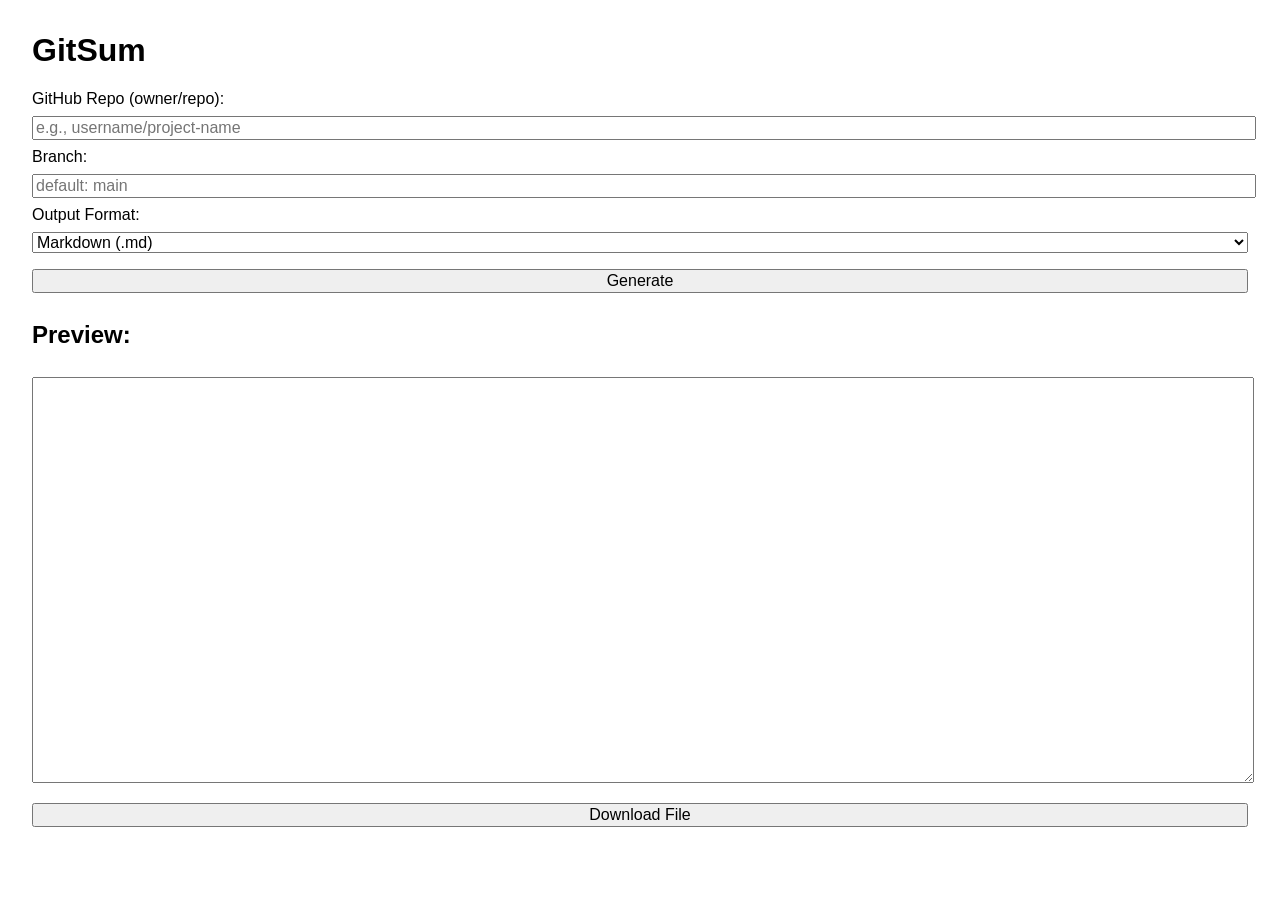
==== index.html @ 6a66e07a "Update title and buttons - Added JSON and TXT exports - Rename commit_summary.html to index.html" ====
<!DOCTYPE html>
<html lang="en">
<head>
<meta charset="UTF-8">
<title>GitSum</title>
<style>
  body { font-family: Arial, sans-serif; margin: 2rem; }
  input, button, textarea, select {
    font-size: 1rem;
    margin: 0.5rem 0;
    width: 100%;
  }
  textarea {
    height: 400px;
    white-space: pre;
  }
</style>
</head>
<body>

<h1>GitSum</h1>

<label for="repo">GitHub Repo (owner/repo):</label>
<input type="text" id="repo" placeholder="e.g., username/project-name">

<label for="branch">Branch:</label>
<input type="text" id="branch" placeholder="default: main">

<label for="format">Output Format:</label>
<select id="format">
  <option value="md">Markdown (.md)</option>
  <option value="json">JSON (.json)</option>
  <option value="txt">Text (.txt)</option>
</select>

<button id="generate">Generate</button>

<h2>Preview:</h2>
<textarea id="output" readonly></textarea>

<button id="download">Download File</button>

<script>
async function fetchCommits(ownerRepo, branch, page=1, perPage=100) {
    const url = `https://api.github.com/repos/${ownerRepo}/commits?sha=${branch}&per_page=${perPage}&page=${page}`;
    const res = await fetch(url);
    if (res.status === 403) {
        throw new Error("Rate limit exceeded. Try again later.");
    }
    if (!res.ok) return [];
    return await res.json();
}

async function fetchAllCommits(ownerRepo, branch) {
    let allCommits = [];
    let page = 1;
    while (true) {
        document.getElementById("output").value =
            `Fetching page ${page}... (${allCommits.length} commits so far)`;
        const commits = await fetchCommits(ownerRepo, branch, page);
        if (commits.length === 0) break;
        allCommits = allCommits.concat(commits);
        if (commits.length < 100) break;
        page++;
    }
    return allCommits;
}

function normalizeCommits(commits) {
    return commits.map(c => ({
        date: c.commit.author.date.slice(0,10),
        sha: c.sha.slice(0,7),
        author: c.commit.author.name,
        message: c.commit.message.split("\n")[0],
        url: c.html_url
    }));
}

function toMarkdown(data) {
    let md = "";
    for (const c of data) {
        md += `## ${c.date}
- **${c.message}**
- Author: ${c.author}
- SHA: \`${c.sha}\`
- URL: ${c.url}

`;
    }
    return md;
}

function toJSON(data) {
    return JSON.stringify(data, null, 2);
}

function toTXT(data) {
    let txt = "";
    for (const c of data) {
        txt += `${c.date} | ${c.message}
Author: ${c.author}
SHA: ${c.sha}
URL: ${c.url}
------------------------------

`;
    }
    return txt;
}

document.getElementById("generate").addEventListener("click", async () => {
    const repo = document.getElementById("repo").value.trim();
    const branch = document.getElementById("branch").value.trim() || "main";
    const format = document.getElementById("format").value;

    if (!repo) {
        alert("Please enter a GitHub repo.");
        return;
    }

    document.getElementById("output").value = "Fetching commits...";

    try {
        const commits = await fetchAllCommits(repo, branch);
        const normalized = normalizeCommits(commits);

        normalized.sort((a, b) => new Date(b.date) - new Date(a.date));

        let output = "";

        if (format === "json") output = toJSON(normalized);
        if (format === "md") output = toMarkdown(normalized);
        if (format === "txt") output = toTXT(normalized);

        document.getElementById("output").value =
            output || "No commits found.";

    } catch (err) {
        document.getElementById("output").value = "Error: " + err.message;
    }
});

document.getElementById("download").addEventListener("click", () => {
    const text = document.getElementById("output").value;
    const format = document.getElementById("format").value;
    const repo = document.getElementById("repo").value.trim() || "commits";

    if (!text) return;

    let extension = format;
    let mime = "text/plain";

    if (format === "md") mime = "text/markdown";
    if (format === "json") mime = "application/json";

    const blob = new Blob([text], { type: mime });
    const url = URL.createObjectURL(blob);

    const a = document.createElement("a");
    a.href = url;
    a.download = `${repo.replace("/", "_")}_COMMITS.${extension}`;
    a.click();

    URL.revokeObjectURL(url);
});
</script>

</body>
</html>
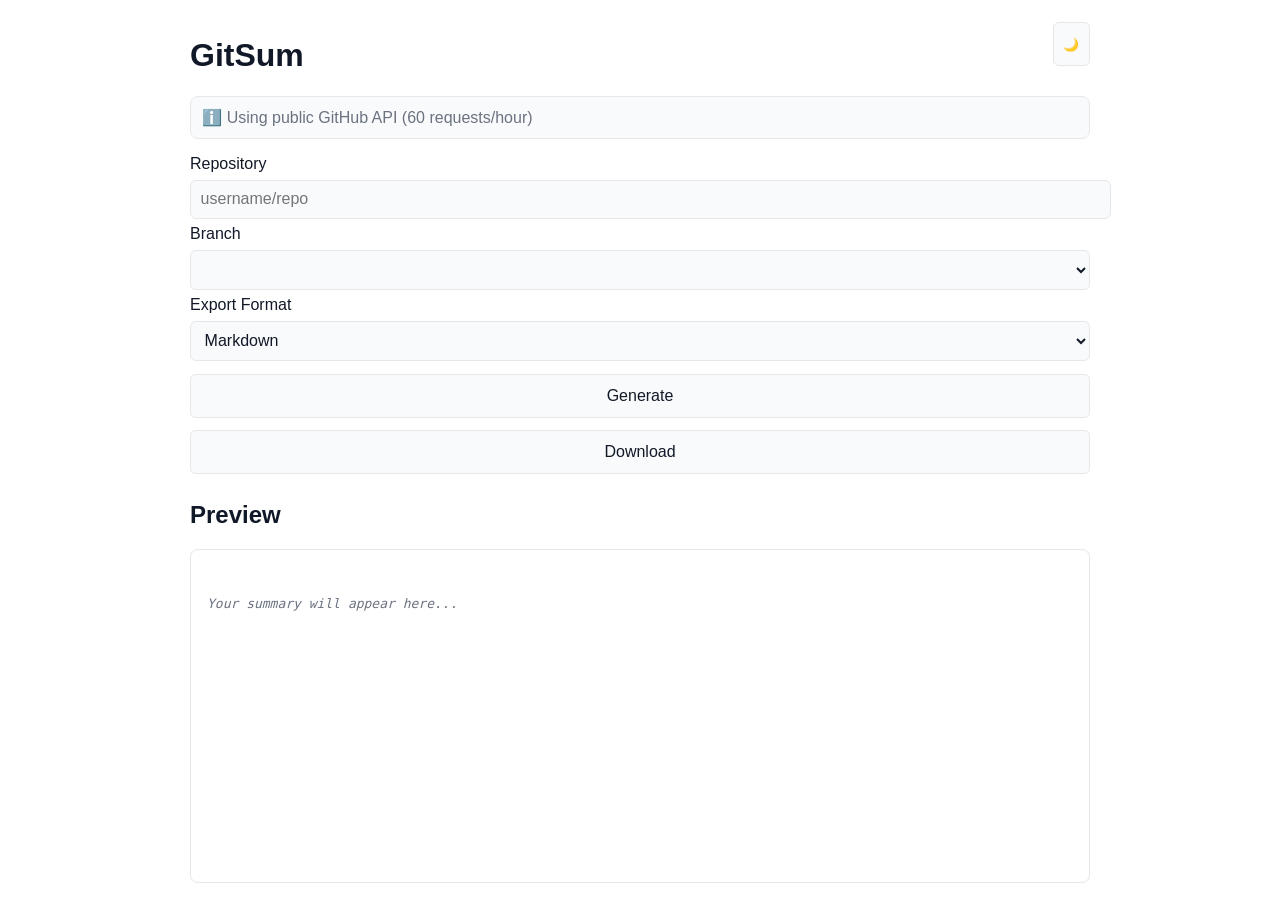
==== commit 0aa1bf29: "Update index.html - UI, UX, Responsive, Accessibility improvements This includes: - Modern UI + ale" ====
--- a/index.html
+++ b/index.html
@@ -1,168 +1,302 @@
 <!DOCTYPE html>
-<html lang="en">
+<html lang="en" data-theme="light">
 <head>
 <meta charset="UTF-8">
+<meta name="viewport" content="width=device-width, initial-scale=1.0">
+
 <title>GitSum</title>
+
 <style>
-  body { font-family: Arial, sans-serif; margin: 2rem; }
-  input, button, textarea, select {
-    font-size: 1rem;
-    margin: 0.5rem 0;
-    width: 100%;
-  }
-  textarea {
-    height: 400px;
-    white-space: pre;
-  }
+:root {
+  --bg: #ffffff;
+  --text: #111827;
+  --muted: #6b7280;
+  --card: #f9fafb;
+  --border: #e5e7eb;
+}
+
+[data-theme="dark"] {
+  --bg: #111827;
+  --text: #f9fafb;
+  --muted: #9ca3af;
+  --card: #1f2933;
+  --border: #374151;
+}
+
+body {
+  font-family: Arial, sans-serif;
+  background: var(--bg);
+  color: var(--text);
+  margin: 0;
+}
+
+.container {
+  max-width: 900px;
+  margin: auto;
+  padding: 1rem;
+}
+
+/* Skip link */
+.skip-link {
+  position: absolute;
+  top: -40px;
+  left: 0;
+  background: black;
+  color: white;
+  padding: 0.5rem;
+}
+.skip-link:focus {
+  top: 0;
+}
+
+input, select, button {
+  width: 100%;
+  padding: 0.6rem;
+  margin: 0.4rem 0;
+  border-radius: 6px;
+  border: 1px solid var(--border);
+  background: var(--card);
+  color: var(--text);
+  font-size: 1rem;
+}
+
+/* Focus accessibility */
+button:focus, input:focus, select:focus {
+  outline: 2px solid #3b82f6;
+  outline-offset: 2px;
+}
+
+button {
+  cursor: pointer;
+  min-height: 44px;
+  transition: transform 0.1s ease, opacity 0.2s ease;
+}
+
+button:active {
+  transform: scale(0.97);
+}
+
+/* Toggle button */
+.toggle {
+  width: auto;
+  font-size: 0.8rem;
+  padding: 0.3rem 0.6rem;
+  float: right;
+}
+
+/* Alert */
+.alert {
+  display: flex;
+  align-items: center;
+  gap: 0.5rem;
+  padding: 0.7rem;
+  border-radius: 8px;
+  margin-bottom: 1rem;
+  border: 1px solid var(--border);
+  background: var(--card);
+  color: var(--muted);
+  transition: all 0.2s ease;
+}
+
+.alert.warning {
+  border-color: #facc15;
+  background: rgba(250, 204, 21, 0.1);
+  color: #f59e0b;
+  box-shadow: 0 0 12px rgba(250, 204, 21, 0.25);
+}
+
+.alert.danger {
+  border-color: #f87171;
+  background: rgba(248, 113, 113, 0.1);
+  color: #ef4444;
+  box-shadow: 0 0 14px rgba(248, 113, 113, 0.3);
+}
+
+/* Output panel */
+.output-panel {
+  min-height: 300px;
+  padding: 1rem;
+  border-radius: 8px;
+  border: 1px solid var(--border);
+  background: var(--bg);
+  font-family: monospace;
+  white-space: pre-wrap;
+  overflow-y: auto;
+}
+
+.placeholder {
+  color: var(--muted);
+  font-style: italic;
+}
+
+/* Animation */
+.fade-in {
+  animation: fadeIn 0.3s ease-in-out;
+}
+@keyframes fadeIn {
+  from { opacity: 0; transform: translateY(5px); }
+  to { opacity: 1; transform: translateY(0); }
+}
+
+/* Mobile */
+@media (max-width: 600px) {
+  h1 { font-size: 1.5rem; }
+}
 </style>
 </head>
+
 <body>
 
+<a href="#output" class="skip-link">Skip to output</a>
+
+<div class="container">
+
+<button class="toggle" id="themeToggle">🌙</button>
+
 <h1>GitSum</h1>
 
-<label for="repo">GitHub Repo (owner/repo):</label>
-<input type="text" id="repo" placeholder="e.g., username/project-name">
-
-<label for="branch">Branch:</label>
-<input type="text" id="branch" placeholder="default: main">
-
-<label for="format">Output Format:</label>
+<div id="rateLimitBox" class="alert info">
+  ℹ️ Using public GitHub API (60 requests/hour)
+</div>
+
+<label for="repo">Repository</label>
+<input id="repo" placeholder="username/repo" aria-label="GitHub repository">
+
+<label for="branch">Branch</label>
+<select id="branch" aria-label="Select branch"></select>
+
+<label for="format">Export Format</label>
 <select id="format">
-  <option value="md">Markdown (.md)</option>
-  <option value="json">JSON (.json)</option>
-  <option value="txt">Text (.txt)</option>
+  <option value="md">Markdown</option>
+  <option value="json">JSON</option>
+  <option value="txt">Text</option>
 </select>
 
 <button id="generate">Generate</button>
-
-<h2>Preview:</h2>
-<textarea id="output" readonly></textarea>
-
-<button id="download">Download File</button>
+<button id="download">Download</button>
+
+<h2>Preview</h2>
+<div id="output" class="output-panel" aria-live="polite">
+  <div class="placeholder">Your summary will appear here...</div>
+</div>
+
+</div>
 
 <script>
-async function fetchCommits(ownerRepo, branch, page=1, perPage=100) {
-    const url = `https://api.github.com/repos/${ownerRepo}/commits?sha=${branch}&per_page=${perPage}&page=${page}`;
-    const res = await fetch(url);
-    if (res.status === 403) {
-        throw new Error("Rate limit exceeded. Try again later.");
+// Theme toggle
+const toggle = document.getElementById("themeToggle");
+toggle.onclick = () => {
+  const html = document.documentElement;
+  const dark = html.getAttribute("data-theme") === "dark";
+  html.setAttribute("data-theme", dark ? "light" : "dark");
+};
+
+// Enter key support
+document.getElementById("repo").addEventListener("keypress", e => {
+  if (e.key === "Enter") document.getElementById("generate").click();
+});
+
+const outputEl = document.getElementById("output");
+
+async function fetchJSON(url) {
+  const res = await fetch(url);
+  updateRateLimit(res);
+  if (!res.ok) throw new Error("API error");
+  return res.json();
+}
+
+async function loadBranches(repo) {
+  const data = await fetchJSON(`https://api.github.com/repos/${repo}/branches`);
+  const select = document.getElementById("branch");
+  select.innerHTML = "";
+  data.forEach(b => {
+    const opt = document.createElement("option");
+    opt.value = b.name;
+    opt.textContent = b.name;
+    select.appendChild(opt);
+  });
+}
+
+async function fetchCommits(repo, branch, page=1) {
+  return fetchJSON(`https://api.github.com/repos/${repo}/commits?sha=${branch}&per_page=100&page=${page}`);
+}
+
+async function getAllCommits(repo, branch) {
+  let all = [], page = 1;
+  while (true) {
+    const data = await fetchCommits(repo, branch, page);
+    if (!data.length) break;
+    all = all.concat(data);
+    page++;
+  }
+  return all;
+}
+
+function format(commits, type) {
+  commits.sort((a,b)=>new Date(b.commit.author.date)-new Date(a.commit.author.date));
+  if (type === "json") return JSON.stringify(commits, null, 2);
+
+  let out = "";
+  for (const c of commits) {
+    const date = c.commit.author.date.slice(0,10);
+    const msg = c.commit.message.split("\n")[0];
+    const sha = c.sha.slice(0,7);
+    const url = c.html_url;
+    const author = c.commit.author.name;
+
+    if (type === "md") {
+      out += `## ${date}\n- **${msg}**\n- ${author}\n- \`${sha}\`\n- ${url}\n\n`;
+    } else {
+      out += `${date} | ${msg} | ${author}\n`;
     }
-    if (!res.ok) return [];
-    return await res.json();
-}
-
-async function fetchAllCommits(ownerRepo, branch) {
-    let allCommits = [];
-    let page = 1;
-    while (true) {
-        document.getElementById("output").value =
-            `Fetching page ${page}... (${allCommits.length} commits so far)`;
-        const commits = await fetchCommits(ownerRepo, branch, page);
-        if (commits.length === 0) break;
-        allCommits = allCommits.concat(commits);
-        if (commits.length < 100) break;
-        page++;
-    }
-    return allCommits;
-}
-
-function normalizeCommits(commits) {
-    return commits.map(c => ({
-        date: c.commit.author.date.slice(0,10),
-        sha: c.sha.slice(0,7),
-        author: c.commit.author.name,
-        message: c.commit.message.split("\n")[0],
-        url: c.html_url
-    }));
-}
-
-function toMarkdown(data) {
-    let md = "";
-    for (const c of data) {
-        md += `## ${c.date}
-- **${c.message}**
-- Author: ${c.author}
-- SHA: \`${c.sha}\`
-- URL: ${c.url}
-
-`;
-    }
-    return md;
-}
-
-function toJSON(data) {
-    return JSON.stringify(data, null, 2);
-}
-
-function toTXT(data) {
-    let txt = "";
-    for (const c of data) {
-        txt += `${c.date} | ${c.message}
-Author: ${c.author}
-SHA: ${c.sha}
-URL: ${c.url}
-------------------------------
-
-`;
-    }
-    return txt;
-}
-
-document.getElementById("generate").addEventListener("click", async () => {
-    const repo = document.getElementById("repo").value.trim();
-    const branch = document.getElementById("branch").value.trim() || "main";
-    const format = document.getElementById("format").value;
-
-    if (!repo) {
-        alert("Please enter a GitHub repo.");
-        return;
-    }
-
-    document.getElementById("output").value = "Fetching commits...";
-
-    try {
-        const commits = await fetchAllCommits(repo, branch);
-        const normalized = normalizeCommits(commits);
-
-        normalized.sort((a, b) => new Date(b.date) - new Date(a.date));
-
-        let output = "";
-
-        if (format === "json") output = toJSON(normalized);
-        if (format === "md") output = toMarkdown(normalized);
-        if (format === "txt") output = toTXT(normalized);
-
-        document.getElementById("output").value =
-            output || "No commits found.";
-
-    } catch (err) {
-        document.getElementById("output").value = "Error: " + err.message;
-    }
-});
-
-document.getElementById("download").addEventListener("click", () => {
-    const text = document.getElementById("output").value;
-    const format = document.getElementById("format").value;
-    const repo = document.getElementById("repo").value.trim() || "commits";
-
-    if (!text) return;
-
-    let extension = format;
-    let mime = "text/plain";
-
-    if (format === "md") mime = "text/markdown";
-    if (format === "json") mime = "application/json";
-
-    const blob = new Blob([text], { type: mime });
-    const url = URL.createObjectURL(blob);
-
-    const a = document.createElement("a");
-    a.href = url;
-    a.download = `${repo.replace("/", "_")}_COMMITS.${extension}`;
-    a.click();
-
-    URL.revokeObjectURL(url);
-});
+  }
+  return out;
+}
+
+document.getElementById("generate").onclick = async () => {
+  const repo = repoInput.value.trim();
+  const branch = branchSelect.value;
+  const formatType = document.getElementById("format").value;
+
+  outputEl.innerHTML = `<div class="placeholder fade-in">⏳ Fetching...</div>`;
+
+  try {
+    await loadBranches(repo);
+    const commits = await getAllCommits(repo, branch);
+    const result = format(commits, formatType);
+    outputEl.innerHTML = `<pre class="fade-in">${result}</pre>`;
+  } catch (err) {
+    outputEl.innerHTML = `<div class="placeholder fade-in">❌ ${err.message}</div>`;
+  }
+};
+
+document.getElementById("download").onclick = () => {
+  const text = outputEl.innerText;
+  const type = document.getElementById("format").value;
+  const blob = new Blob([text]);
+  const a = document.createElement("a");
+  a.href = URL.createObjectURL(blob);
+  a.download = `COMMITS.${type}`;
+  a.click();
+};
+
+function updateRateLimit(res) {
+  const box = document.getElementById("rateLimitBox");
+  const r = parseInt(res.headers.get("X-RateLimit-Remaining"));
+  const limit = res.headers.get("X-RateLimit-Limit");
+
+  box.classList.remove("warning","danger");
+
+  if (r <= 0) {
+    box.classList.add("danger");
+    box.innerHTML = `🚫 Rate limit exceeded (${limit}/hour)`;
+  } else if (r <= 5) {
+    box.classList.add("warning");
+    box.innerHTML = `⚠️ Low quota: ${r}/${limit}`;
+  } else {
+    box.innerHTML = `ℹ️ ${r}/${limit} requests remaining`;
+  }
+}
 </script>
 
 </body>
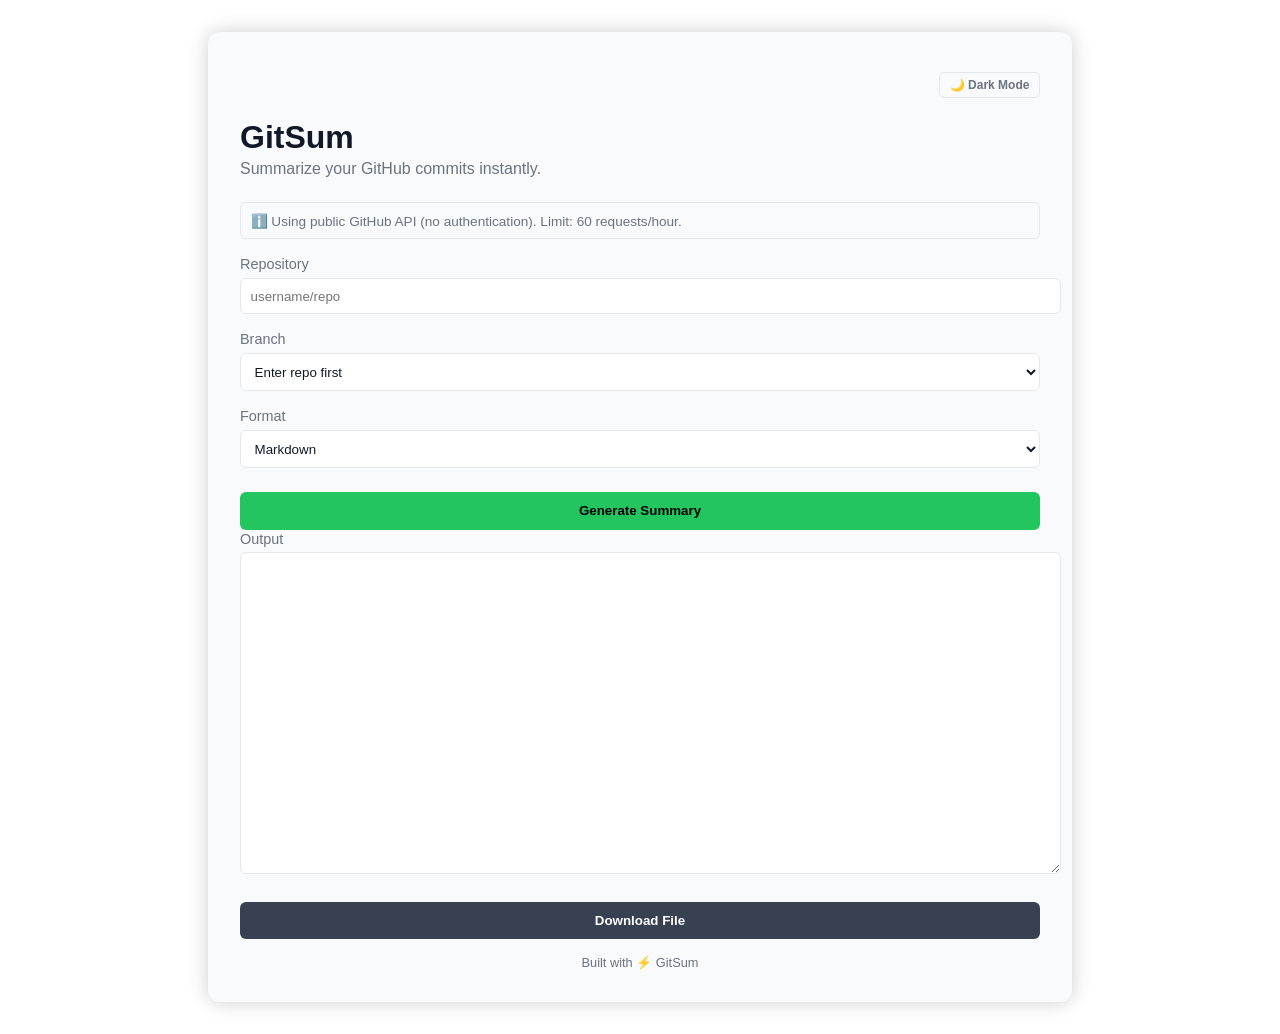
==== commit 569c3357: "Merge pull request #4 from mksalada/dev [dev] GitSum UI/UX & Feature Upgrade" ====
--- a/index.html
+++ b/index.html
@@ -1,302 +1,385 @@
 <!DOCTYPE html>
-<html lang="en" data-theme="light">
+<html lang="en">
 <head>
 <meta charset="UTF-8">
-<meta name="viewport" content="width=device-width, initial-scale=1.0">
-
 <title>GitSum</title>
 
 <style>
 :root {
   --bg: #ffffff;
+  --card: #f9fafb;
   --text: #111827;
   --muted: #6b7280;
-  --card: #f9fafb;
+  --accent: #22c55e;
   --border: #e5e7eb;
 }
 
-[data-theme="dark"] {
-  --bg: #111827;
-  --text: #f9fafb;
+body.dark {
+  --bg: #0f172a;
+  --card: #111827;
+  --text: #e5e7eb;
   --muted: #9ca3af;
-  --card: #1f2933;
-  --border: #374151;
+  --border: #1f2937;
 }
 
 body {
+  margin: 0;
   font-family: Arial, sans-serif;
   background: var(--bg);
   color: var(--text);
-  margin: 0;
+  display: flex;
+  justify-content: center;
+  padding: 2rem;
 }
 
 .container {
-  max-width: 900px;
-  margin: auto;
-  padding: 1rem;
-}
-
-/* Skip link */
-.skip-link {
-  position: absolute;
-  top: -40px;
-  left: 0;
-  background: black;
-  color: white;
-  padding: 0.5rem;
-}
-.skip-link:focus {
-  top: 0;
-}
-
-input, select, button {
+  width: 100%;
+  max-width: 800px;
+  background: var(--card);
+  padding: 2rem;
+  border-radius: 12px;
+  box-shadow: 0 0 20px rgba(0,0,0,0.2);
+}
+
+h1 { margin-bottom: 0; }
+.subtitle {
+  color: var(--muted);
+  margin-top: 0.25rem;
+  margin-bottom: 1.5rem;
+}
+
+label {
+  font-size: 0.9rem;
+  color: var(--muted);
+}
+
+input, select, textarea {
   width: 100%;
   padding: 0.6rem;
-  margin: 0.4rem 0;
+  margin-top: 0.3rem;
+  margin-bottom: 1rem;
   border-radius: 6px;
   border: 1px solid var(--border);
-  background: var(--card);
+  background: var(--bg);
   color: var(--text);
-  font-size: 1rem;
-}
-
-/* Focus accessibility */
-button:focus, input:focus, select:focus {
-  outline: 2px solid #3b82f6;
-  outline-offset: 2px;
+}
+
+textarea {
+  height: 300px;
+  white-space: pre;
 }
 
 button {
+  width: 100%;
+  padding: 0.7rem;
+  border: none;
+  border-radius: 6px;
+  font-weight: bold;
   cursor: pointer;
-  min-height: 44px;
-  transition: transform 0.1s ease, opacity 0.2s ease;
-}
-
-button:active {
-  transform: scale(0.97);
-}
-
-/* Toggle button */
-.toggle {
+  margin-top: 0.5rem;
+}
+
+#generate {
+  background: var(--accent);
+  color: black;
+}
+
+#download {
+  background: #374151;
+  color: white;
+}
+
+.row {
+  display: flex;
+  gap: 1rem;
+}
+
+.row > div {
+  flex: 1;
+}
+
+#toggleTheme {
   width: auto;
-  font-size: 0.8rem;
   padding: 0.3rem 0.6rem;
-  float: right;
-}
-
-/* Alert */
-.alert {
-  display: flex;
-  align-items: center;
-  gap: 0.5rem;
-  padding: 0.7rem;
-  border-radius: 8px;
+  font-size: 0.75rem;
+  border-radius: 5px;
+  background: transparent;
+  color: var(--muted);
+  border: 1px solid var(--border);
+  cursor: pointer;
+}
+
+#toggleTheme:hover {
+  background: var(--border);
+}
+
+.info-box {
+  padding: 0.6rem;
+  border-radius: 6px;
+  font-size: 0.85rem;
   margin-bottom: 1rem;
   border: 1px solid var(--border);
   background: var(--card);
   color: var(--muted);
-  transition: all 0.2s ease;
-}
-
-.alert.warning {
-  border-color: #facc15;
-  background: rgba(250, 204, 21, 0.1);
-  color: #f59e0b;
-  box-shadow: 0 0 12px rgba(250, 204, 21, 0.25);
-}
-
-.alert.danger {
-  border-color: #f87171;
-  background: rgba(248, 113, 113, 0.1);
-  color: #ef4444;
-  box-shadow: 0 0 14px rgba(248, 113, 113, 0.3);
-}
-
-/* Output panel */
-.output-panel {
-  min-height: 300px;
-  padding: 1rem;
-  border-radius: 8px;
-  border: 1px solid var(--border);
-  background: var(--bg);
-  font-family: monospace;
-  white-space: pre-wrap;
-  overflow-y: auto;
-}
-
-.placeholder {
-  color: var(--muted);
-  font-style: italic;
-}
-
-/* Animation */
-.fade-in {
-  animation: fadeIn 0.3s ease-in-out;
-}
-@keyframes fadeIn {
-  from { opacity: 0; transform: translateY(5px); }
-  to { opacity: 1; transform: translateY(0); }
-}
-
-/* Mobile */
-@media (max-width: 600px) {
-  h1 { font-size: 1.5rem; }
+}
+
+footer {
+  text-align: center;
+  margin-top: 1rem;
+  font-size: 0.8rem;
+  color: var(--muted);
 }
 </style>
 </head>
 
 <body>
 
-<a href="#output" class="skip-link">Skip to output</a>
-
 <div class="container">
 
-<button class="toggle" id="themeToggle">🌙</button>
+<div style="display:flex; justify-content:flex-end;">
+  <button id="toggleTheme">🌙 Dark Mode</button>
+</div>
 
 <h1>GitSum</h1>
-
-<div id="rateLimitBox" class="alert info">
-  ℹ️ Using public GitHub API (60 requests/hour)
+<p class="subtitle">Summarize your GitHub commits instantly.</p>
+
+<div id="rateLimitBox" class="info-box">
+  ℹ️ Using public GitHub API (no authentication). Limit: 60 requests/hour.
 </div>
 
-<label for="repo">Repository</label>
-<input id="repo" placeholder="username/repo" aria-label="GitHub repository">
-
-<label for="branch">Branch</label>
-<select id="branch" aria-label="Select branch"></select>
-
-<label for="format">Export Format</label>
+<label>Repository</label>
+<input type="text" id="repo" placeholder="username/repo">
+
+<label>Branch</label>
+<select id="branch">
+  <option>Enter repo first</option>
+</select>
+
+<label>Format</label>
 <select id="format">
   <option value="md">Markdown</option>
   <option value="json">JSON</option>
   <option value="txt">Text</option>
 </select>
 
-<button id="generate">Generate</button>
-<button id="download">Download</button>
-
-<h2>Preview</h2>
-<div id="output" class="output-panel" aria-live="polite">
-  <div class="placeholder">Your summary will appear here...</div>
+<button id="generate">Generate Summary</button>
+
+<label>Output</label>
+<textarea id="output" readonly></textarea>
+
+<button id="download">Download File</button>
+
+<footer>Built with ⚡ GitSum</footer>
+
 </div>
 
-</div>
-
 <script>
-// Theme toggle
-const toggle = document.getElementById("themeToggle");
-toggle.onclick = () => {
-  const html = document.documentElement;
-  const dark = html.getAttribute("data-theme") === "dark";
-  html.setAttribute("data-theme", dark ? "light" : "dark");
-};
-
-// Enter key support
-document.getElementById("repo").addEventListener("keypress", e => {
-  if (e.key === "Enter") document.getElementById("generate").click();
+// THEME TOGGLE
+const toggleBtn = document.getElementById("toggleTheme");
+
+if (localStorage.getItem("theme") === "dark") {
+  document.body.classList.add("dark");
+  toggleBtn.textContent = "☀️ Light Mode";
+}
+
+toggleBtn.addEventListener("click", () => {
+  document.body.classList.toggle("dark");
+  const isDark = document.body.classList.contains("dark");
+  toggleBtn.textContent = isDark ? "☀️ Light Mode" : "🌙 Dark Mode";
+  localStorage.setItem("theme", isDark ? "dark" : "light");
 });
 
-const outputEl = document.getElementById("output");
-
-async function fetchJSON(url) {
-  const res = await fetch(url);
-  updateRateLimit(res);
-  if (!res.ok) throw new Error("API error");
-  return res.json();
-}
-
-async function loadBranches(repo) {
-  const data = await fetchJSON(`https://api.github.com/repos/${repo}/branches`);
-  const select = document.getElementById("branch");
-  select.innerHTML = "";
-  data.forEach(b => {
-    const opt = document.createElement("option");
-    opt.value = b.name;
-    opt.textContent = b.name;
-    select.appendChild(opt);
-  });
-}
-
-async function fetchCommits(repo, branch, page=1) {
-  return fetchJSON(`https://api.github.com/repos/${repo}/commits?sha=${branch}&per_page=100&page=${page}`);
-}
-
-async function getAllCommits(repo, branch) {
-  let all = [], page = 1;
-  while (true) {
-    const data = await fetchCommits(repo, branch, page);
-    if (!data.length) break;
-    all = all.concat(data);
-    page++;
-  }
-  return all;
-}
-
-function format(commits, type) {
-  commits.sort((a,b)=>new Date(b.commit.author.date)-new Date(a.commit.author.date));
-  if (type === "json") return JSON.stringify(commits, null, 2);
-
-  let out = "";
-  for (const c of commits) {
-    const date = c.commit.author.date.slice(0,10);
-    const msg = c.commit.message.split("\n")[0];
-    const sha = c.sha.slice(0,7);
-    const url = c.html_url;
-    const author = c.commit.author.name;
-
-    if (type === "md") {
-      out += `## ${date}\n- **${msg}**\n- ${author}\n- \`${sha}\`\n- ${url}\n\n`;
-    } else {
-      out += `${date} | ${msg} | ${author}\n`;
-    }
-  }
-  return out;
-}
-
-document.getElementById("generate").onclick = async () => {
-  const repo = repoInput.value.trim();
-  const branch = branchSelect.value;
-  const formatType = document.getElementById("format").value;
-
-  outputEl.innerHTML = `<div class="placeholder fade-in">⏳ Fetching...</div>`;
-
-  try {
-    await loadBranches(repo);
-    const commits = await getAllCommits(repo, branch);
-    const result = format(commits, formatType);
-    outputEl.innerHTML = `<pre class="fade-in">${result}</pre>`;
-  } catch (err) {
-    outputEl.innerHTML = `<div class="placeholder fade-in">❌ ${err.message}</div>`;
-  }
-};
-
-document.getElementById("download").onclick = () => {
-  const text = outputEl.innerText;
-  const type = document.getElementById("format").value;
-  const blob = new Blob([text]);
-  const a = document.createElement("a");
-  a.href = URL.createObjectURL(blob);
-  a.download = `COMMITS.${type}`;
-  a.click();
-};
-
+// RATE LIMIT UI
 function updateRateLimit(res) {
   const box = document.getElementById("rateLimitBox");
-  const r = parseInt(res.headers.get("X-RateLimit-Remaining"));
+  const remaining = res.headers.get("X-RateLimit-Remaining");
   const limit = res.headers.get("X-RateLimit-Limit");
-
-  box.classList.remove("warning","danger");
-
-  if (r <= 0) {
-    box.classList.add("danger");
-    box.innerHTML = `🚫 Rate limit exceeded (${limit}/hour)`;
-  } else if (r <= 5) {
-    box.classList.add("warning");
-    box.innerHTML = `⚠️ Low quota: ${r}/${limit}`;
+  if (!remaining || !limit) return;
+
+  const r = parseInt(remaining);
+
+  if (r <= 5) {
+    box.textContent = `⚠️ Low API quota: ${remaining}/${limit} (unauthenticated)`;
+    box.style.color = "#f87171";
   } else {
-    box.innerHTML = `ℹ️ ${r}/${limit} requests remaining`;
-  }
-}
+    box.textContent = `ℹ️ ${remaining}/${limit} requests remaining (public API)`;
+    box.style.color = "var(--muted)";
+  }
+}
+
+// FETCH HELPERS
+async function fetchRepoInfo(repo) {
+  const res = await fetch(`https://api.github.com/repos/${repo}`);
+  updateRateLimit(res);
+  if (!res.ok) throw new Error("Repository not found");
+  return res.json();
+}
+
+async function fetchBranches(repo) {
+  let branches = [];
+  let page = 1;
+
+  while (true) {
+    const res = await fetch(`https://api.github.com/repos/${repo}/branches?per_page=100&page=${page}`);
+    updateRateLimit(res);
+
+    if (!res.ok) break;
+
+    const data = await res.json();
+    branches = branches.concat(data);
+
+    if (data.length < 100) break;
+    page++;
+  }
+
+  return branches.map(b => b.name);
+}
+
+async function loadBranches(repo) {
+  const select = document.getElementById("branch");
+  const output = document.getElementById("output");
+
+  select.innerHTML = "<option>Loading...</option>";
+  output.value = "🔍 Loading repository...";
+
+  try {
+    const repoInfo = await fetchRepoInfo(repo);
+    const defaultBranch = repoInfo.default_branch;
+
+    const branches = await fetchBranches(repo);
+
+    select.innerHTML = "";
+    branches.forEach(b => {
+      const opt = document.createElement("option");
+      opt.value = b;
+      opt.textContent = b;
+      if (b === defaultBranch) opt.selected = true;
+      select.appendChild(opt);
+    });
+
+    output.value = `✅ Loaded ${branches.length} branches`;
+
+  } catch (err) {
+    select.innerHTML = "<option>Error</option>";
+    output.value = "❌ " + err.message;
+  }
+}
+
+document.getElementById("repo").addEventListener("change", (e) => {
+  const repo = e.target.value.trim();
+  if (/^[^\/\s]+\/[^\/\s]+$/.test(repo)) {
+    loadBranches(repo);
+  }
+});
+
+// COMMITS
+async function fetchAllCommits(repo, branch) {
+  let all = [];
+  let page = 1;
+
+  while (true) {
+    const res = await fetch(`https://api.github.com/repos/${repo}/commits?sha=${branch}&per_page=100&page=${page}`);
+    updateRateLimit(res);
+
+    if (res.status === 403) throw new Error("rate limit");
+    if (!res.ok) break;
+
+    const data = await res.json();
+    all = all.concat(data);
+
+    if (data.length < 100) break;
+    page++;
+  }
+
+  return all;
+}
+
+// FORMATTERS
+function normalize(commits) {
+  return commits.map(c => ({
+    date: c.commit.author.date.slice(0,10),
+    sha: c.sha.slice(0,7),
+    author: c.commit.author.name,
+    message: c.commit.message.split("\n")[0],
+    url: c.html_url
+  }));
+}
+
+function toMD(d) {
+  return d.map(c =>
+`## ${c.date}
+- **${c.message}**
+- Author: ${c.author}
+- SHA: \`${c.sha}\`
+- URL: ${c.url}
+`).join("\n\n");
+}
+
+function toJSON(d) {
+  return JSON.stringify(d, null, 2);
+}
+
+function toTXT(d) {
+  return d.map(c =>
+`${c.date} | ${c.message}
+Author: ${c.author}
+SHA: ${c.sha}
+URL: ${c.url}
+------------------------------`).join("\n\n");
+}
+
+// GENERATE
+document.getElementById("generate").addEventListener("click", async () => {
+  const repo = document.getElementById("repo").value.trim();
+  const branch = document.getElementById("branch").value;
+  const format = document.getElementById("format").value;
+  const output = document.getElementById("output");
+
+  if (!/^[^\/\s]+\/[^\/\s]+$/.test(repo)) {
+    alert("Use format: owner/repo");
+    return;
+  }
+
+  output.value = "⏳ Fetching commits...";
+
+  try {
+    const commits = await fetchAllCommits(repo, branch);
+    const data = normalize(commits).sort((a,b)=>new Date(b.date)-new Date(a.date));
+
+    let result = "";
+    if (format === "md") result = toMD(data);
+    if (format === "json") result = toJSON(data);
+    if (format === "txt") result = toTXT(data);
+
+    output.value = result || "No commits found.";
+
+  } catch (err) {
+    if (err.message.includes("rate limit")) {
+      output.value = "🚫 Rate limit exceeded (60/hr public API)";
+    } else {
+      output.value = "❌ " + err.message;
+    }
+  }
+});
+
+// DOWNLOAD
+document.getElementById("download").addEventListener("click", () => {
+  const text = document.getElementById("output").value;
+  const format = document.getElementById("format").value;
+  const repo = document.getElementById("repo").value || "commits";
+
+  if (!text) return;
+
+  const mime = format === "json" ? "application/json" :
+               format === "md" ? "text/markdown" : "text/plain";
+
+  const blob = new Blob([text], { type: mime });
+  const a = document.createElement("a");
+
+  a.href = URL.createObjectURL(blob);
+  a.download = `${repo.replace("/","_")}_COMMITS.${format}`;
+  a.click();
+});
 </script>
 
 </body>
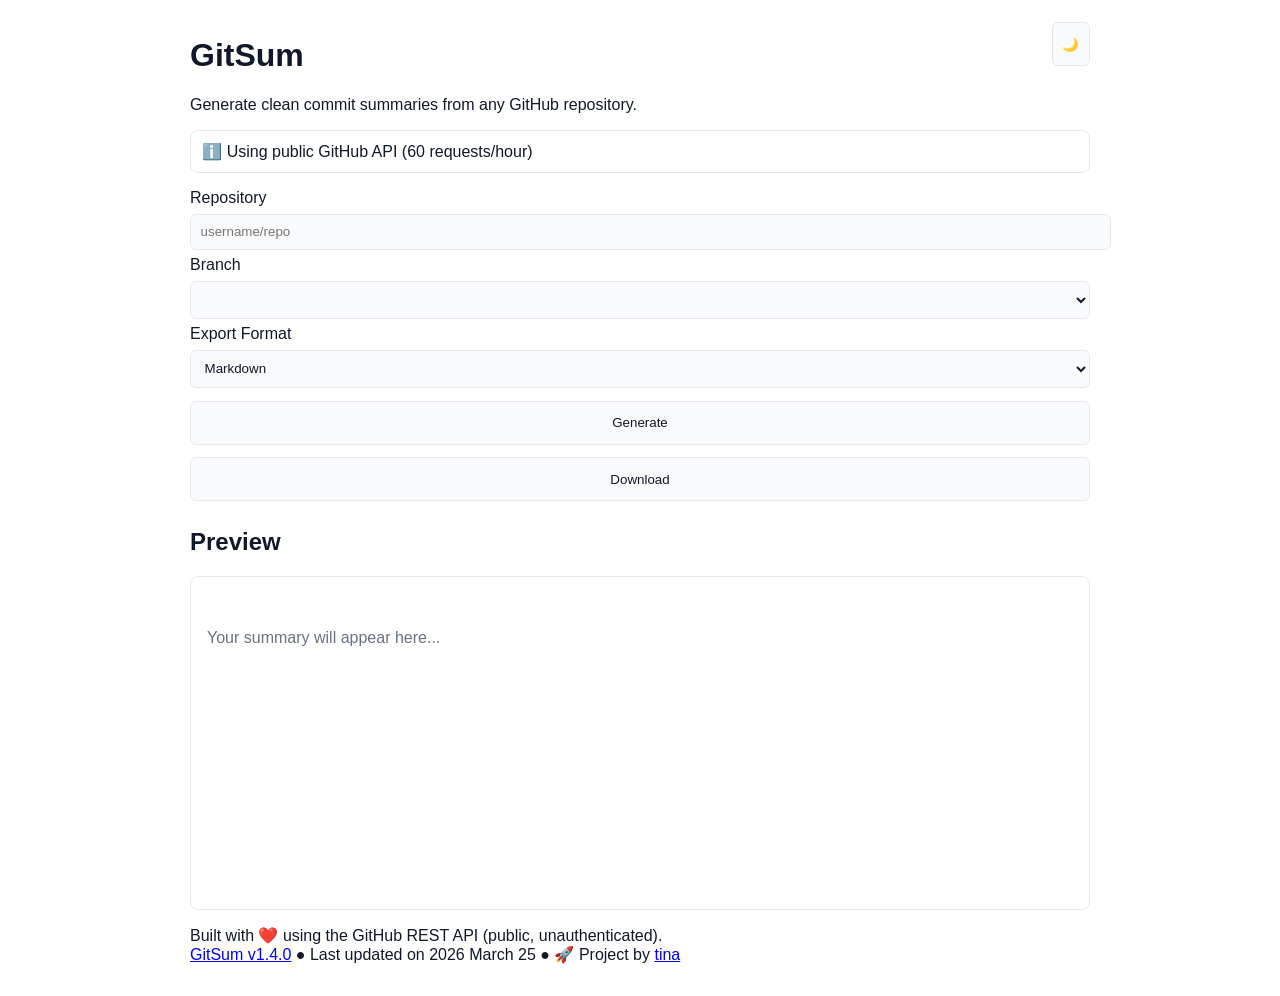
==== commit 274d1c69: "Update footer details" ====
--- a/index.html
+++ b/index.html
@@ -1,386 +1,60 @@
 <!DOCTYPE html>
-<html lang="en">
+<html lang="en" data-theme="light">
 <head>
-<meta charset="UTF-8">
-<title>GitSum</title>
-
-<style>
-:root {
-  --bg: #ffffff;
-  --card: #f9fafb;
-  --text: #111827;
-  --muted: #6b7280;
-  --accent: #22c55e;
-  --border: #e5e7eb;
-}
-
-body.dark {
-  --bg: #0f172a;
-  --card: #111827;
-  --text: #e5e7eb;
-  --muted: #9ca3af;
-  --border: #1f2937;
-}
-
-body {
-  margin: 0;
-  font-family: Arial, sans-serif;
-  background: var(--bg);
-  color: var(--text);
-  display: flex;
-  justify-content: center;
-  padding: 2rem;
-}
-
-.container {
-  width: 100%;
-  max-width: 800px;
-  background: var(--card);
-  padding: 2rem;
-  border-radius: 12px;
-  box-shadow: 0 0 20px rgba(0,0,0,0.2);
-}
-
-h1 { margin-bottom: 0; }
-.subtitle {
-  color: var(--muted);
-  margin-top: 0.25rem;
-  margin-bottom: 1.5rem;
-}
-
-label {
-  font-size: 0.9rem;
-  color: var(--muted);
-}
-
-input, select, textarea {
-  width: 100%;
-  padding: 0.6rem;
-  margin-top: 0.3rem;
-  margin-bottom: 1rem;
-  border-radius: 6px;
-  border: 1px solid var(--border);
-  background: var(--bg);
-  color: var(--text);
-}
-
-textarea {
-  height: 300px;
-  white-space: pre;
-}
-
-button {
-  width: 100%;
-  padding: 0.7rem;
-  border: none;
-  border-radius: 6px;
-  font-weight: bold;
-  cursor: pointer;
-  margin-top: 0.5rem;
-}
-
-#generate {
-  background: var(--accent);
-  color: black;
-}
-
-#download {
-  background: #374151;
-  color: white;
-}
-
-.row {
-  display: flex;
-  gap: 1rem;
-}
-
-.row > div {
-  flex: 1;
-}
-
-#toggleTheme {
-  width: auto;
-  padding: 0.3rem 0.6rem;
-  font-size: 0.75rem;
-  border-radius: 5px;
-  background: transparent;
-  color: var(--muted);
-  border: 1px solid var(--border);
-  cursor: pointer;
-}
-
-#toggleTheme:hover {
-  background: var(--border);
-}
-
-.info-box {
-  padding: 0.6rem;
-  border-radius: 6px;
-  font-size: 0.85rem;
-  margin-bottom: 1rem;
-  border: 1px solid var(--border);
-  background: var(--card);
-  color: var(--muted);
-}
-
-footer {
-  text-align: center;
-  margin-top: 1rem;
-  font-size: 0.8rem;
-  color: var(--muted);
-}
-</style>
+  <meta charset="UTF-8">
+  <meta name="viewport" content="width=device-width, initial-scale=1.0">
+  <title>GitSum</title>
+  <link rel="stylesheet" href="style.css">
 </head>
 
 <body>
 
+<a href="#output" class="skip-link">Skip to output</a>
+
 <div class="container">
 
-<div style="display:flex; justify-content:flex-end;">
-  <button id="toggleTheme">🌙 Dark Mode</button>
-</div>
+  <button class="toggle" id="themeToggle">🌙</button>
 
-<h1>GitSum</h1>
-<p class="subtitle">Summarize your GitHub commits instantly.</p>
+  <h1>GitSum</h1>
+  <p class="subtitle">
+    Generate clean commit summaries from any GitHub repository.
+  </p>
 
-<div id="rateLimitBox" class="info-box">
-  ℹ️ Using public GitHub API (no authentication). Limit: 60 requests/hour.
-</div>
+  <div id="rateLimitBox" class="alert info">
+    ℹ️ Using public GitHub API (60 requests/hour)
+  </div>
 
-<label>Repository</label>
-<input type="text" id="repo" placeholder="username/repo">
+  <label for="repo">Repository</label>
+  <input id="repo" placeholder="username/repo" aria-label="GitHub repository">
 
-<label>Branch</label>
-<select id="branch">
-  <option>Enter repo first</option>
-</select>
+  <label for="branch">Branch</label>
+  <select id="branch" aria-label="Select branch"></select>
 
-<label>Format</label>
-<select id="format">
-  <option value="md">Markdown</option>
-  <option value="json">JSON</option>
-  <option value="txt">Text</option>
-</select>
+  <label for="format">Export Format</label>
+  <select id="format">
+    <option value="md">Markdown</option>
+    <option value="json">JSON</option>
+    <option value="txt">Text</option>
+  </select>
 
-<button id="generate">Generate Summary</button>
+  <button id="generate">Generate</button>
+  <button id="download">Download</button>
 
-<label>Output</label>
-<textarea id="output" readonly></textarea>
+  <h2>Preview</h2>
+  <div id="output" class="output-panel" aria-live="polite">
+    <div class="placeholder">Your summary will appear here...</div>
+  </div>
 
-<button id="download">Download File</button>
-
-<footer>Built with ⚡ GitSum</footer>
+  <footer class="footer">
+    <p>
+      Built with ❤️ using the GitHub REST API (public, unauthenticated).<br>
+      <a href="https://github.com/mksalada/gitsum/releases/tag/v1.4.0">GitSum v1.4.0</a> 
+      ● Last updated on 2026 March 25 ● 🚀 Project by <a href="https://github.com/mksalada">tina</a>
+    </p>
+  </footer>
 
 </div>
 
-<script>
-// THEME TOGGLE
-const toggleBtn = document.getElementById("toggleTheme");
-
-if (localStorage.getItem("theme") === "dark") {
-  document.body.classList.add("dark");
-  toggleBtn.textContent = "☀️ Light Mode";
-}
-
-toggleBtn.addEventListener("click", () => {
-  document.body.classList.toggle("dark");
-  const isDark = document.body.classList.contains("dark");
-  toggleBtn.textContent = isDark ? "☀️ Light Mode" : "🌙 Dark Mode";
-  localStorage.setItem("theme", isDark ? "dark" : "light");
-});
-
-// RATE LIMIT UI
-function updateRateLimit(res) {
-  const box = document.getElementById("rateLimitBox");
-  const remaining = res.headers.get("X-RateLimit-Remaining");
-  const limit = res.headers.get("X-RateLimit-Limit");
-  if (!remaining || !limit) return;
-
-  const r = parseInt(remaining);
-
-  if (r <= 5) {
-    box.textContent = `⚠️ Low API quota: ${remaining}/${limit} (unauthenticated)`;
-    box.style.color = "#f87171";
-  } else {
-    box.textContent = `ℹ️ ${remaining}/${limit} requests remaining (public API)`;
-    box.style.color = "var(--muted)";
-  }
-}
-
-// FETCH HELPERS
-async function fetchRepoInfo(repo) {
-  const res = await fetch(`https://api.github.com/repos/${repo}`);
-  updateRateLimit(res);
-  if (!res.ok) throw new Error("Repository not found");
-  return res.json();
-}
-
-async function fetchBranches(repo) {
-  let branches = [];
-  let page = 1;
-
-  while (true) {
-    const res = await fetch(`https://api.github.com/repos/${repo}/branches?per_page=100&page=${page}`);
-    updateRateLimit(res);
-
-    if (!res.ok) break;
-
-    const data = await res.json();
-    branches = branches.concat(data);
-
-    if (data.length < 100) break;
-    page++;
-  }
-
-  return branches.map(b => b.name);
-}
-
-async function loadBranches(repo) {
-  const select = document.getElementById("branch");
-  const output = document.getElementById("output");
-
-  select.innerHTML = "<option>Loading...</option>";
-  output.value = "🔍 Loading repository...";
-
-  try {
-    const repoInfo = await fetchRepoInfo(repo);
-    const defaultBranch = repoInfo.default_branch;
-
-    const branches = await fetchBranches(repo);
-
-    select.innerHTML = "";
-    branches.forEach(b => {
-      const opt = document.createElement("option");
-      opt.value = b;
-      opt.textContent = b;
-      if (b === defaultBranch) opt.selected = true;
-      select.appendChild(opt);
-    });
-
-    output.value = `✅ Loaded ${branches.length} branches`;
-
-  } catch (err) {
-    select.innerHTML = "<option>Error</option>";
-    output.value = "❌ " + err.message;
-  }
-}
-
-document.getElementById("repo").addEventListener("change", (e) => {
-  const repo = e.target.value.trim();
-  if (/^[^\/\s]+\/[^\/\s]+$/.test(repo)) {
-    loadBranches(repo);
-  }
-});
-
-// COMMITS
-async function fetchAllCommits(repo, branch) {
-  let all = [];
-  let page = 1;
-
-  while (true) {
-    const res = await fetch(`https://api.github.com/repos/${repo}/commits?sha=${branch}&per_page=100&page=${page}`);
-    updateRateLimit(res);
-
-    if (res.status === 403) throw new Error("rate limit");
-    if (!res.ok) break;
-
-    const data = await res.json();
-    all = all.concat(data);
-
-    if (data.length < 100) break;
-    page++;
-  }
-
-  return all;
-}
-
-// FORMATTERS
-function normalize(commits) {
-  return commits.map(c => ({
-    date: c.commit.author.date.slice(0,10),
-    sha: c.sha.slice(0,7),
-    author: c.commit.author.name,
-    message: c.commit.message.split("\n")[0],
-    url: c.html_url
-  }));
-}
-
-function toMD(d) {
-  return d.map(c =>
-`## ${c.date}
-- **${c.message}**
-- Author: ${c.author}
-- SHA: \`${c.sha}\`
-- URL: ${c.url}
-`).join("\n\n");
-}
-
-function toJSON(d) {
-  return JSON.stringify(d, null, 2);
-}
-
-function toTXT(d) {
-  return d.map(c =>
-`${c.date} | ${c.message}
-Author: ${c.author}
-SHA: ${c.sha}
-URL: ${c.url}
-------------------------------`).join("\n\n");
-}
-
-// GENERATE
-document.getElementById("generate").addEventListener("click", async () => {
-  const repo = document.getElementById("repo").value.trim();
-  const branch = document.getElementById("branch").value;
-  const format = document.getElementById("format").value;
-  const output = document.getElementById("output");
-
-  if (!/^[^\/\s]+\/[^\/\s]+$/.test(repo)) {
-    alert("Use format: owner/repo");
-    return;
-  }
-
-  output.value = "⏳ Fetching commits...";
-
-  try {
-    const commits = await fetchAllCommits(repo, branch);
-    const data = normalize(commits).sort((a,b)=>new Date(b.date)-new Date(a.date));
-
-    let result = "";
-    if (format === "md") result = toMD(data);
-    if (format === "json") result = toJSON(data);
-    if (format === "txt") result = toTXT(data);
-
-    output.value = result || "No commits found.";
-
-  } catch (err) {
-    if (err.message.includes("rate limit")) {
-      output.value = "🚫 Rate limit exceeded (60/hr public API)";
-    } else {
-      output.value = "❌ " + err.message;
-    }
-  }
-});
-
-// DOWNLOAD
-document.getElementById("download").addEventListener("click", () => {
-  const text = document.getElementById("output").value;
-  const format = document.getElementById("format").value;
-  const repo = document.getElementById("repo").value || "commits";
-
-  if (!text) return;
-
-  const mime = format === "json" ? "application/json" :
-               format === "md" ? "text/markdown" : "text/plain";
-
-  const blob = new Blob([text], { type: mime });
-  const a = document.createElement("a");
-
-  a.href = URL.createObjectURL(blob);
-  a.download = `${repo.replace("/","_")}_COMMITS.${format}`;
-  a.click();
-});
-</script>
-
+<script type="module" src="js/main.js"></script>
 </body>
 </html>
--- a/style.css
+++ b/style.css
@@ -0,0 +1,87 @@
+:root {
+  --bg: #ffffff;
+  --text: #111827;
+  --muted: #6b7280;
+  --card: #f9fafb;
+  --border: #e5e7eb;
+}
+
+[data-theme="dark"] {
+  --bg: #111827;
+  --text: #f9fafb;
+  --muted: #9ca3af;
+  --card: #1f2933;
+  --border: #374151;
+}
+
+body {
+  font-family: Arial, sans-serif;
+  background: var(--bg);
+  color: var(--text);
+  margin: 0;
+}
+
+.container {
+  max-width: 900px;
+  margin: auto;
+  padding: 1rem;
+}
+
+.skip-link {
+  position: absolute;
+  top: -40px;
+}
+.skip-link:focus {
+  top: 0;
+}
+
+input, select, button {
+  width: 100%;
+  padding: 0.6rem;
+  margin: 0.4rem 0;
+  border-radius: 6px;
+  border: 1px solid var(--border);
+  background: var(--card);
+  color: var(--text);
+}
+
+button {
+  cursor: pointer;
+  min-height: 44px;
+}
+
+.toggle {
+  width: auto;
+  float: right;
+}
+
+/* Alerts */
+.alert {
+  padding: 0.7rem;
+  border-radius: 8px;
+  margin-bottom: 1rem;
+  border: 1px solid var(--border);
+}
+
+.alert.warning {
+  border-color: #facc15;
+  box-shadow: 0 0 12px rgba(250,204,21,0.25);
+}
+
+.alert.danger {
+  border-color: #f87171;
+  box-shadow: 0 0 14px rgba(248,113,113,0.3);
+}
+
+/* Output */
+.output-panel {
+  min-height: 300px;
+  padding: 1rem;
+  border: 1px solid var(--border);
+  border-radius: 8px;
+  white-space: pre-wrap;
+}
+
+.placeholder {
+  color: var(--muted);
+}
